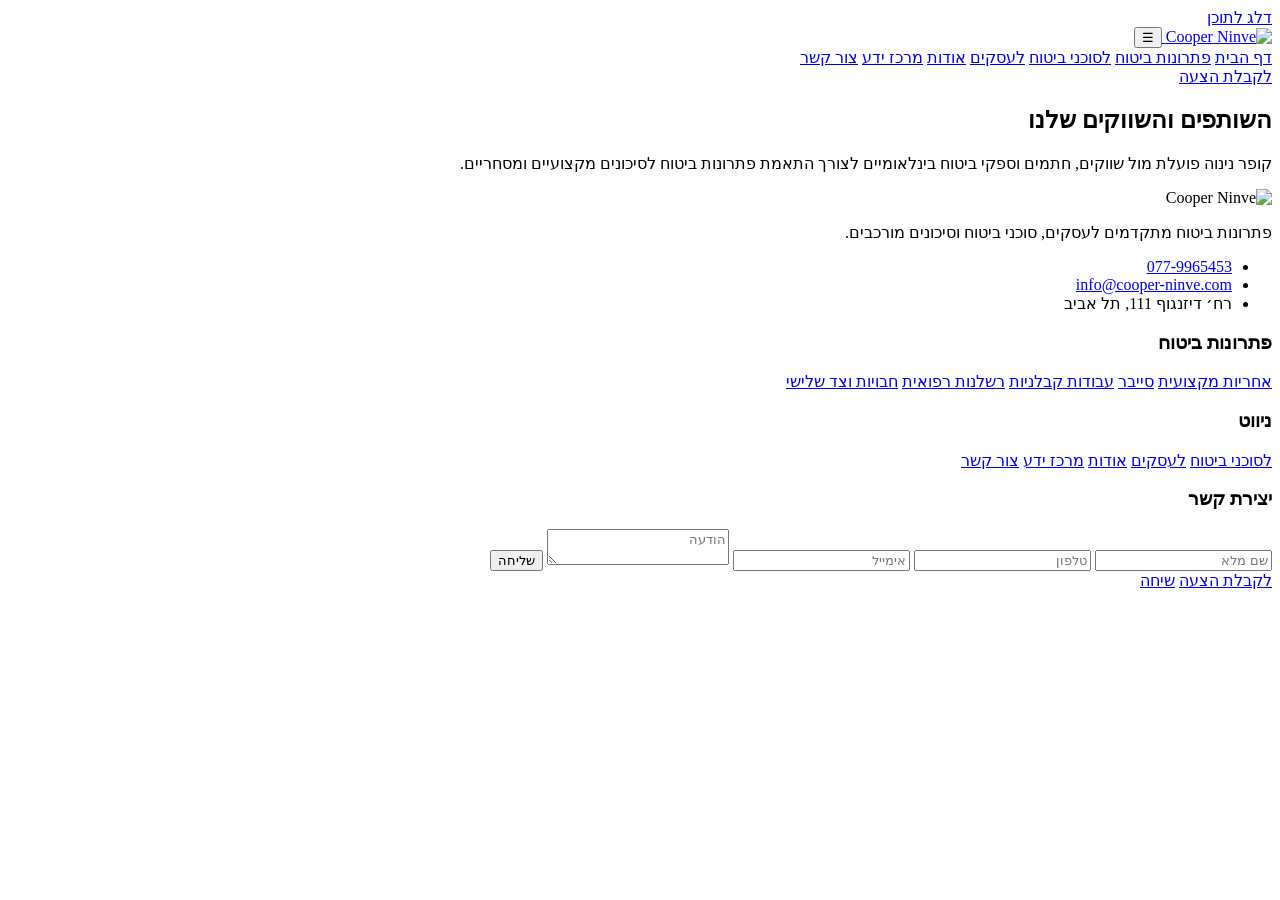
==== cooper-ninve-site/index.html @ ad43b1b5 "Add files via upload" ====
<!doctype html>
<html lang="he" dir="rtl">
  <head>
    <meta charset="UTF-8" />
    <meta name="viewport" content="width=device-width, initial-scale=1.0" />
    <meta name="description" content="קופר נינוה מספקת פתרונות ביטוח מתקדמים לעסקים, סוכני ביטוח וסיכונים מורכבים בתחומי אחריות מקצועית, סייבר, קבלנים וחבויות." />
    <meta name="robots" content="index, follow" />
    <title>קופר נינוה | פתרונות ביטוח לעסקים וסוכני ביטוח</title>
    <link rel="stylesheet" href="/styles.css" />
  </head>
  <body>
    <a class="skip-link" href="#main">דלג לתוכן</a>
    <header class="site-header" data-site-header>
      <div class="container header-inner">
        <a class="brand" href="/" aria-label="קופר נינוה - דף הבית">
          <img src="/assets/logo/cooper-ninve-lofo-white.png" alt="Cooper Ninve" />
        </a>
        <button class="menu-toggle" type="button" aria-expanded="false" aria-controls="main-nav" data-menu-toggle>☰</button>
        <nav id="main-nav" class="main-nav" data-main-nav aria-label="ניווט ראשי">
          <a href="/">דף הבית</a>
          <a href="/insurance-solutions">פתרונות ביטוח</a>
          <a href="/insurance-agents">לסוכני ביטוח</a>
          <a href="/business-insurance">לעסקים</a>
          <a href="/about-us">אודות</a>
          <a href="/knowledge-center">מרכז ידע</a>
          <a href="/contact-us">צור קשר</a>
        </nav>
        <a class="header-cta" href="/contact-us" data-track="click_quote_cta">לקבלת הצעה</a>
      </div>
    </header>

    <main id="main" data-app></main>

    <footer class="site-footer">
      <section class="partner-band" aria-labelledby="footer-partners-title">
        <div class="container">
          <h2 id="footer-partners-title">השותפים והשווקים שלנו</h2>
          <p>קופר נינוה פועלת מול שווקים, חתמים וספקי ביטוח בינלאומיים לצורך התאמת פתרונות ביטוח לסיכונים מקצועיים ומסחריים.</p>
          <div class="partner-logos" data-partner-logos></div>
        </div>
      </section>
      <div class="footer-main">
        <div class="container footer-grid">
          <section class="footer-contact">
            <img src="/assets/logo/cooper-ninve-lofo-white.png" alt="Cooper Ninve" />
            <p>פתרונות ביטוח מתקדמים לעסקים, סוכני ביטוח וסיכונים מורכבים.</p>
            <ul>
              <li><a href="tel:0779965453" data-track="click_phone">077-9965453</a></li>
              <li><a href="mailto:info@cooper-ninve.com" data-track="click_email">info@cooper-ninve.com</a></li>
              <li>רח׳ דיזנגוף 111, תל אביב</li>
            </ul>
          </section>
          <section>
            <h3>פתרונות ביטוח</h3>
            <a href="/professional-liability-insurance">אחריות מקצועית</a>
            <a href="/cyber-insurance">סייבר</a>
            <a href="/contractors-all-risks-insurance">עבודות קבלניות</a>
            <a href="/medical-malpractice-insurance">רשלנות רפואית</a>
            <a href="/liability-insurance">חבויות וצד שלישי</a>
          </section>
          <section>
            <h3>ניווט</h3>
            <a href="/insurance-agents">לסוכני ביטוח</a>
            <a href="/business-insurance">לעסקים</a>
            <a href="/about-us">אודות</a>
            <a href="/knowledge-center">מרכז ידע</a>
            <a href="/contact-us">צור קשר</a>
          </section>
          <section class="footer-form">
            <h3>יצירת קשר</h3>
            <form data-form="footer_contact">
              <input name="name" placeholder="שם מלא" autocomplete="name" />
              <input name="phone" placeholder="טלפון" autocomplete="tel" />
              <input name="email" placeholder="אימייל" autocomplete="email" />
              <textarea name="message" placeholder="הודעה"></textarea>
              <button class="btn btn-primary" type="submit" data-track="form_submit_general">שליחה</button>
            </form>
          </section>
        </div>
      </div>
    </footer>

    <div class="mobile-sticky">
      <a href="/contact-us" data-track="click_quote_cta">לקבלת הצעה</a>
      <a href="tel:0779965453" data-track="click_phone">שיחה</a>
    </div>

    <script src="/app.js"></script>
  </body>
</html>
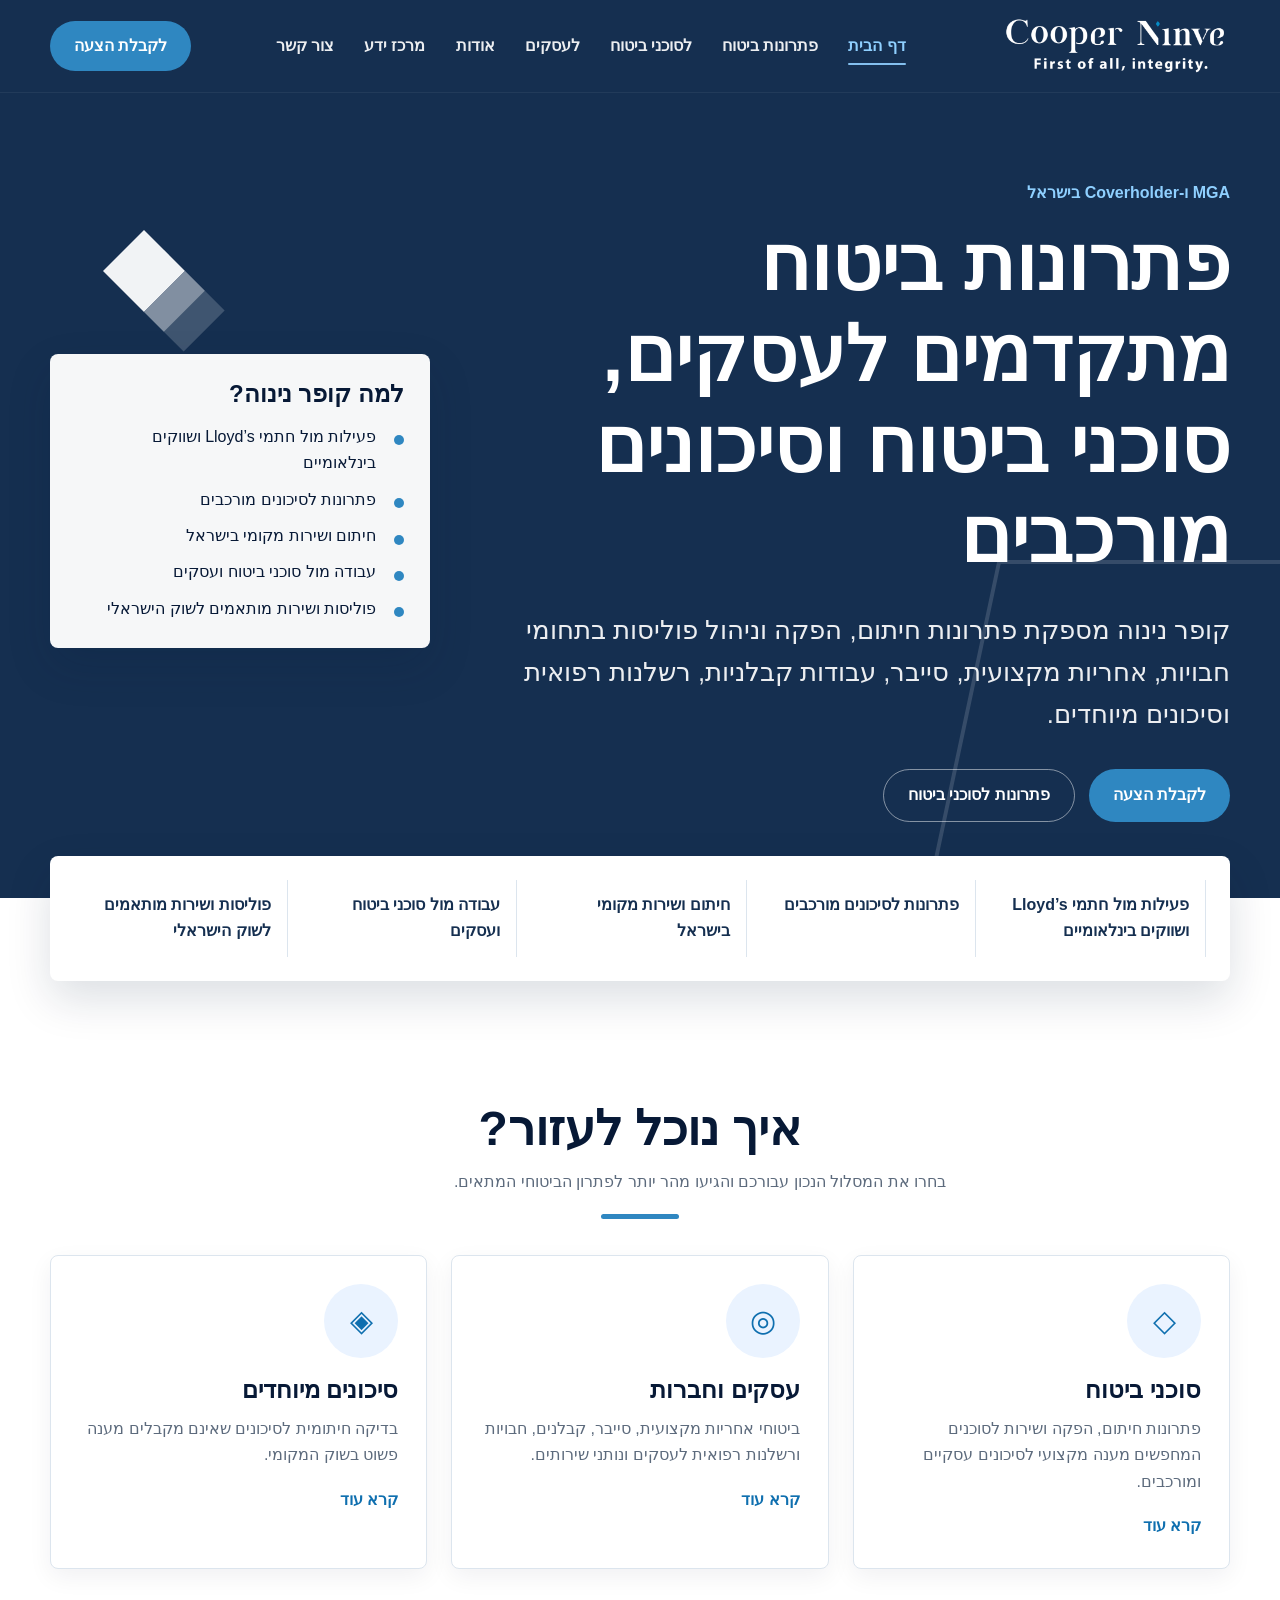
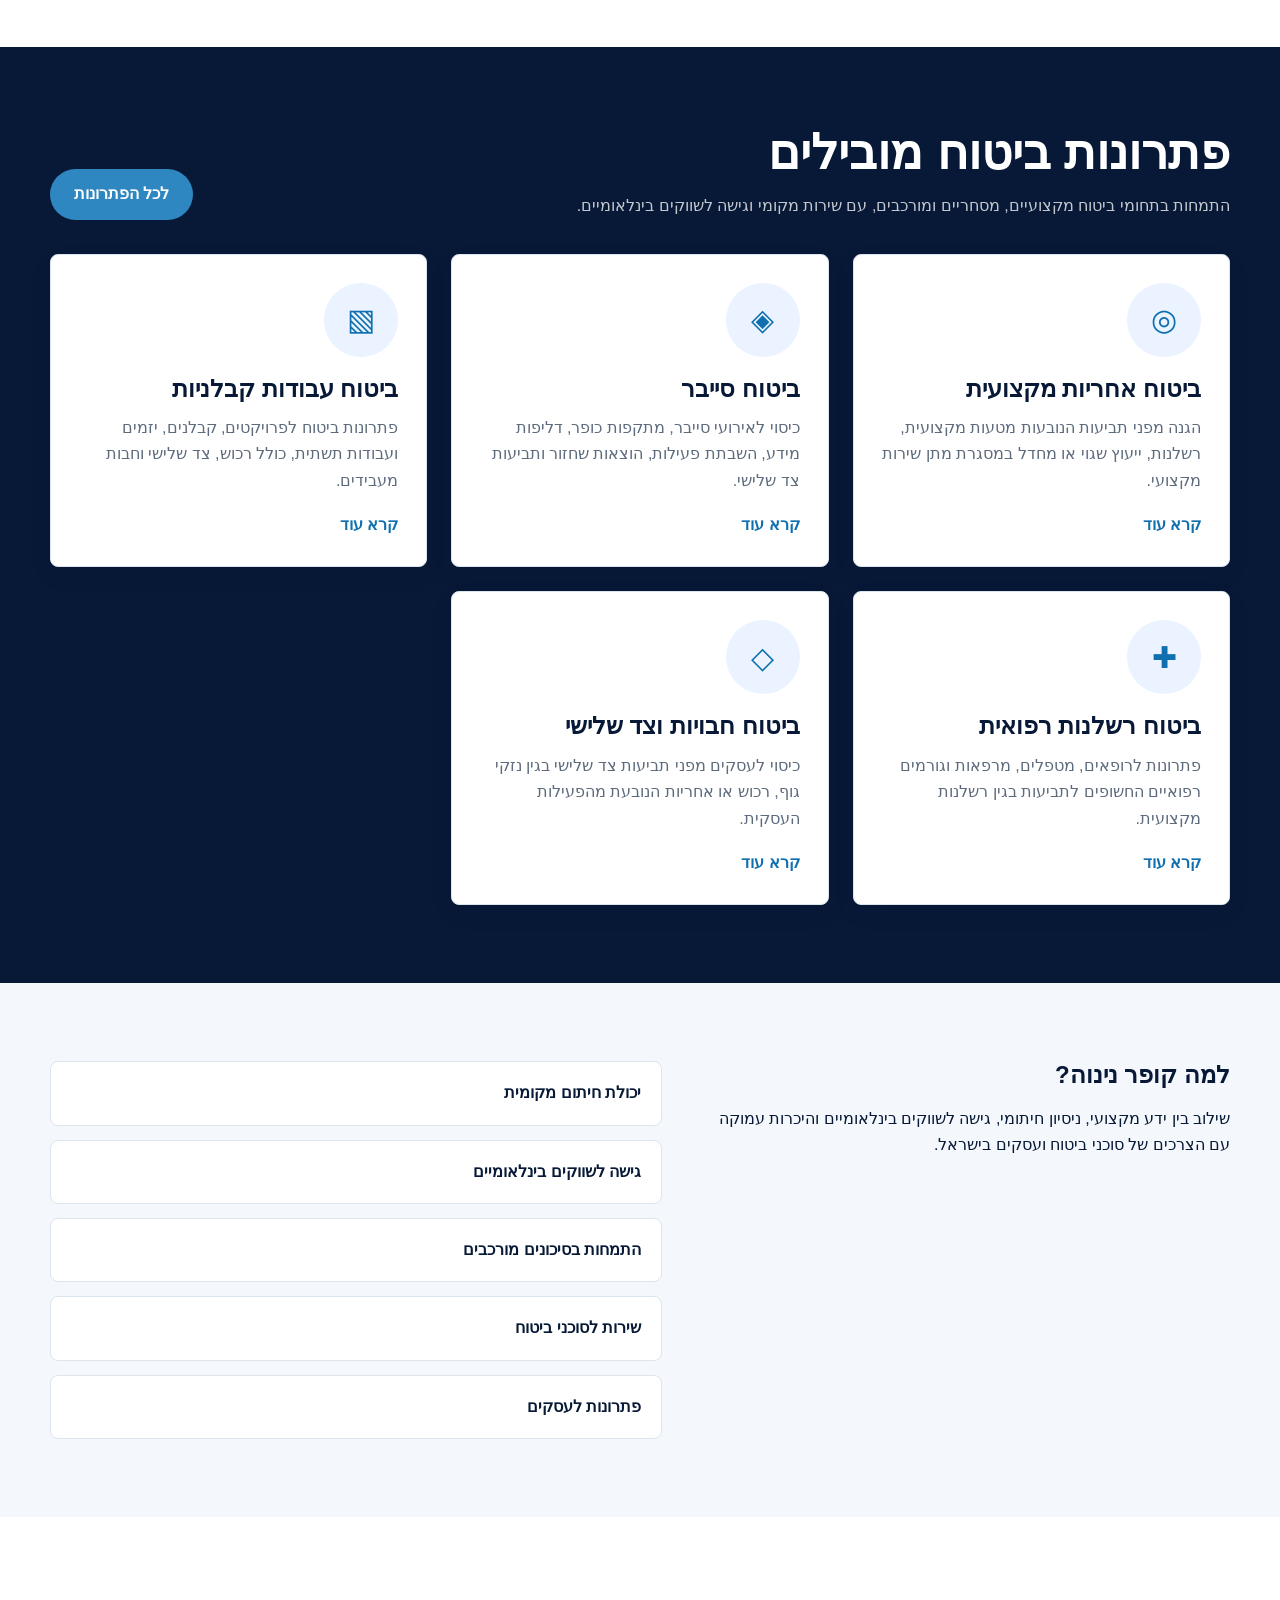
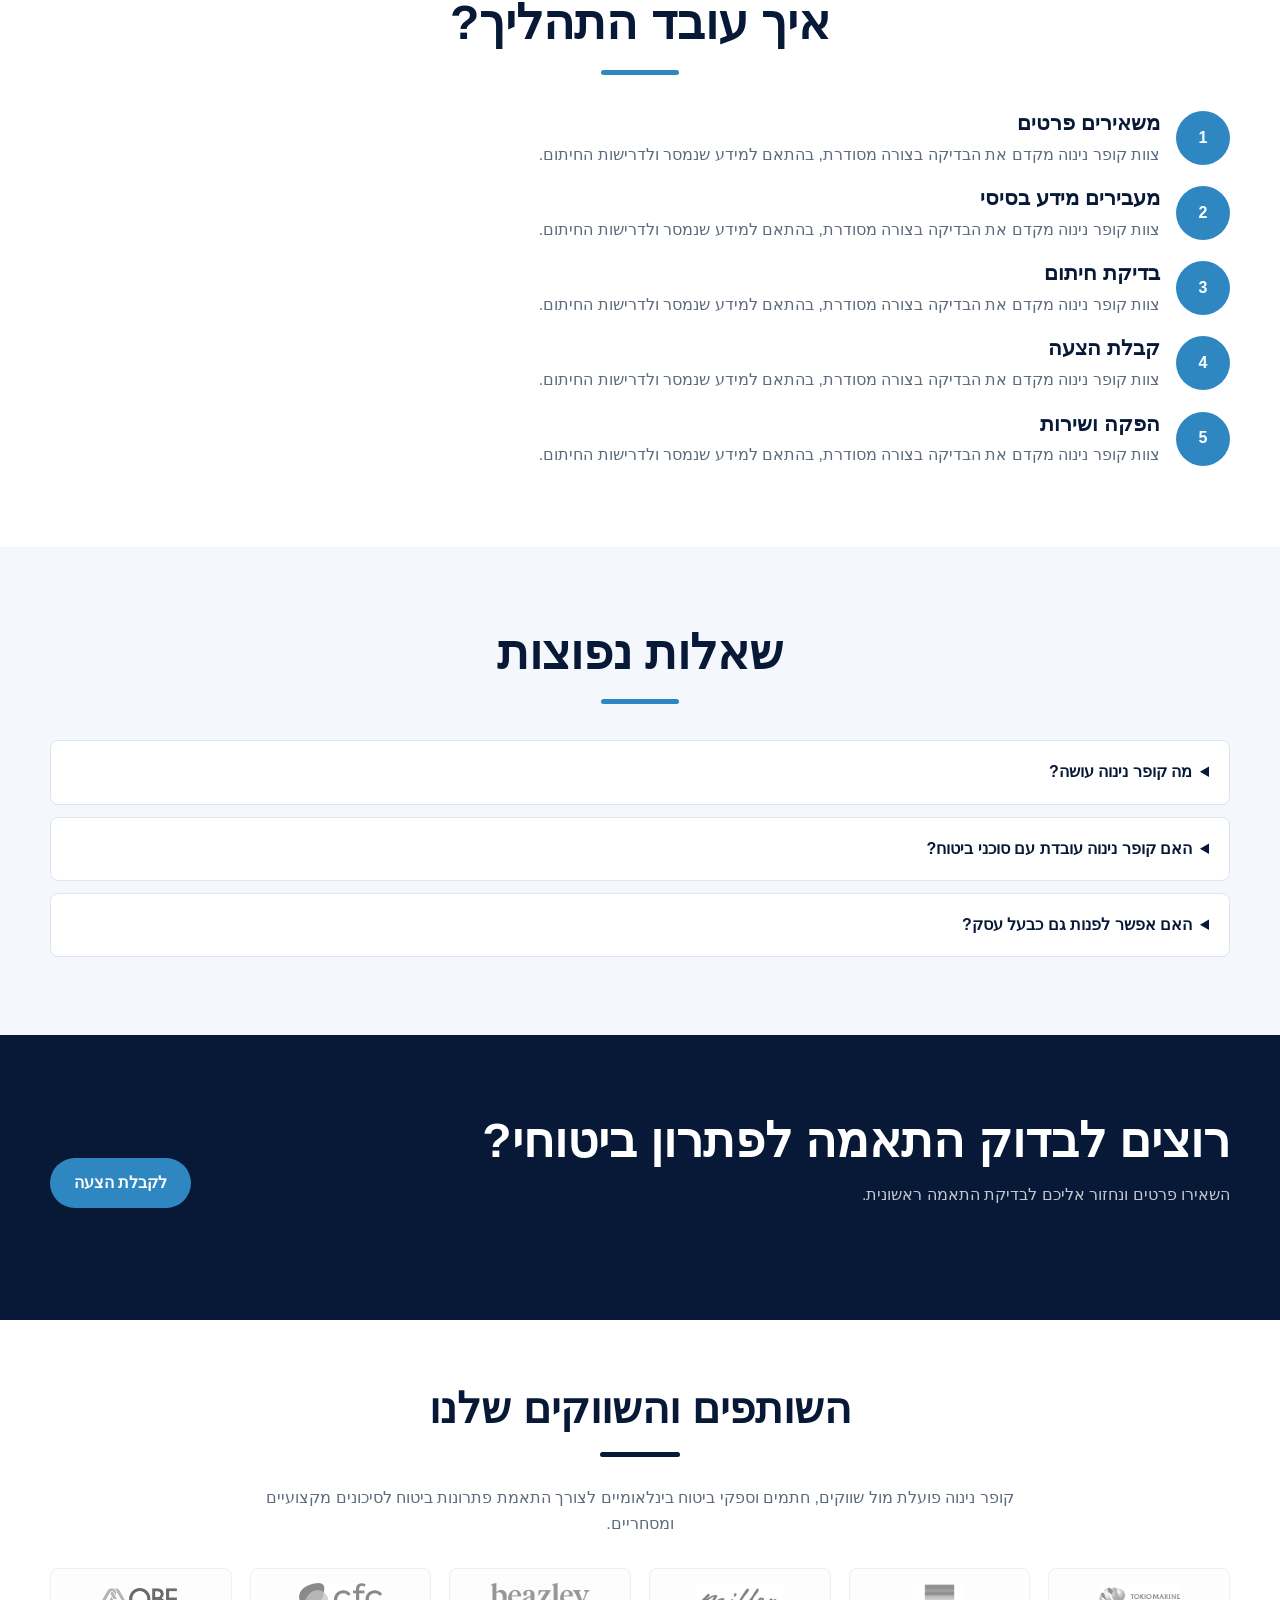
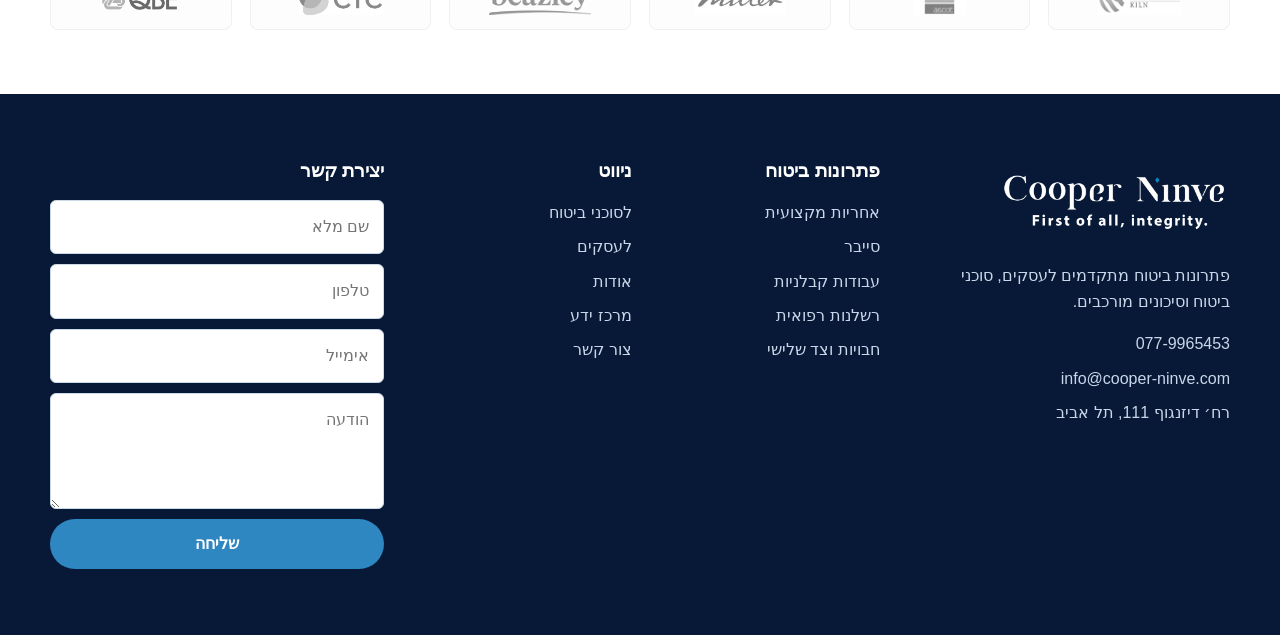
==== commit f55d0d32: "Fix production logo asset paths" ====
--- a/cooper-ninve-site/index.html
+++ b/cooper-ninve-site/index.html
@@ -6,6 +6,7 @@
     <meta name="description" content="קופר נינוה מספקת פתרונות ביטוח מתקדמים לעסקים, סוכני ביטוח וסיכונים מורכבים בתחומי אחריות מקצועית, סייבר, קבלנים וחבויות." />
     <meta name="robots" content="index, follow" />
     <title>קופר נינוה | פתרונות ביטוח לעסקים וסוכני ביטוח</title>
+    <link rel="preload" as="image" href="/assets/logo/cooper-ninve-logo-white.png" fetchpriority="high" />
     <link rel="stylesheet" href="/styles.css" />
   </head>
   <body>
@@ -13,7 +14,7 @@
     <header class="site-header" data-site-header>
       <div class="container header-inner">
         <a class="brand" href="/" aria-label="קופר נינוה - דף הבית">
-          <img src="/assets/logo/cooper-ninve-lofo-white.png" alt="Cooper Ninve" />
+          <img src="/assets/logo/cooper-ninve-logo-white.png" alt="Cooper Ninve" width="768" height="283" fetchpriority="high" decoding="sync" />
         </a>
         <button class="menu-toggle" type="button" aria-expanded="false" aria-controls="main-nav" data-menu-toggle>☰</button>
         <nav id="main-nav" class="main-nav" data-main-nav aria-label="ניווט ראשי">
@@ -42,7 +43,7 @@
       <div class="footer-main">
         <div class="container footer-grid">
           <section class="footer-contact">
-            <img src="/assets/logo/cooper-ninve-lofo-white.png" alt="Cooper Ninve" />
+            <img src="/assets/logo/cooper-ninve-logo-white.png" alt="Cooper Ninve" width="768" height="283" loading="lazy" decoding="async" />
             <p>פתרונות ביטוח מתקדמים לעסקים, סוכני ביטוח וסיכונים מורכבים.</p>
             <ul>
               <li><a href="tel:0779965453" data-track="click_phone">077-9965453</a></li>
@@ -85,6 +86,6 @@
       <a href="tel:0779965453" data-track="click_phone">שיחה</a>
     </div>
 
-    <script src="/app.js"></script>
+    <script src="/app.js" defer></script>
   </body>
 </html>
--- a/styles.css
+++ b/styles.css
@@ -0,0 +1,536 @@
+:root {
+  --navy: #071936;
+  --navy-2: #152f50;
+  --blue: #2f87c1;
+  --blue-2: #0f6faf;
+  --ink: #071936;
+  --muted: #5d6b7d;
+  --line: #dce5ee;
+  --soft: #f4f7fb;
+  --white: #fff;
+  --radius: 8px;
+  --shadow: 0 18px 45px rgba(7, 25, 54, 0.14);
+  --shadow-hover: 0 18px 42px rgba(7, 25, 54, 0.14);
+  --focus: #8fd0ff;
+  --ease: 200ms ease;
+}
+
+* { box-sizing: border-box; }
+html { scroll-behavior: smooth; }
+body {
+  margin: 0;
+  color: var(--ink);
+  background: var(--white);
+  font-family: Arial, "Helvetica Neue", sans-serif;
+  line-height: 1.65;
+  overflow-x: hidden;
+}
+main, .site-header, .site-footer, .hero, .section { max-width: 100vw; overflow-x: hidden; }
+a { color: inherit; text-decoration: none; }
+a, button, summary, .card-link, .mobile-sticky a { cursor: pointer; }
+img { max-width: 100%; display: block; }
+button, input, select, textarea { font: inherit; }
+button, a, summary, input, select, textarea {
+  transition: color var(--ease), background-color var(--ease), border-color var(--ease), box-shadow var(--ease), transform var(--ease), opacity var(--ease), filter var(--ease);
+}
+a:focus-visible,
+button:focus-visible,
+summary:focus-visible,
+input:focus-visible,
+select:focus-visible,
+textarea:focus-visible {
+  outline: 3px solid var(--focus);
+  outline-offset: 3px;
+  box-shadow: 0 0 0 5px rgba(47, 135, 193, .22);
+}
+button:disabled {
+  cursor: not-allowed;
+  opacity: .72;
+  transform: none;
+}
+.container { width: min(1180px, calc(100% - 40px)); margin-inline: auto; }
+.skip-link {
+  position: absolute;
+  inset-block-start: -48px;
+  inset-inline-start: 20px;
+  background: var(--blue);
+  color: white;
+  padding: 10px 14px;
+  z-index: 20;
+}
+.skip-link:focus { inset-block-start: 10px; }
+
+.site-header {
+  position: sticky;
+  top: 0;
+  z-index: 10;
+  background: var(--navy-2);
+  color: white;
+  box-shadow: 0 1px 0 rgba(255,255,255,.06);
+}
+.header-inner {
+  min-height: 92px;
+  display: grid;
+  grid-template-columns: 240px 1fr auto;
+  gap: 28px;
+  align-items: center;
+}
+.brand img { width: 228px; height: auto; aspect-ratio: 768 / 283; }
+.brand:hover { opacity: .86; }
+.main-nav {
+  display: flex;
+  gap: 30px;
+  align-items: center;
+  justify-content: center;
+  font-weight: 700;
+}
+.main-nav a {
+  position: relative;
+  opacity: .92;
+  border-radius: 6px;
+  padding-block: 6px;
+}
+.main-nav a::after {
+  content: "";
+  position: absolute;
+  inset-inline: 0;
+  inset-block-end: 0;
+  height: 2px;
+  background: currentColor;
+  border-radius: 999px;
+  opacity: 0;
+  transform: scaleX(.4);
+  transition: opacity var(--ease), transform var(--ease);
+}
+.main-nav a:hover,
+.main-nav a.active {
+  color: var(--focus);
+  opacity: 1;
+}
+.main-nav a:hover::after,
+.main-nav a.active::after {
+  opacity: .9;
+  transform: scaleX(1);
+}
+.header-cta, .btn {
+  border: 0;
+  border-radius: 999px;
+  padding: 12px 24px;
+  min-height: 48px;
+  display: inline-flex;
+  align-items: center;
+  justify-content: center;
+  gap: 8px;
+  font-weight: 800;
+  cursor: pointer;
+}
+.header-cta, .btn-primary { background: var(--blue); color: white; }
+.header-cta:hover, .btn-primary:hover { background: var(--blue-2); transform: translateY(-1px); box-shadow: 0 10px 22px rgba(7,25,54,.16); }
+.btn-secondary { color: white; border: 1px solid rgba(255,255,255,.48); background: transparent; }
+.btn-secondary:hover { background: white; border-color: white; color: var(--navy); transform: translateY(-1px); }
+.btn-outline { color: var(--blue-2); border: 2px solid var(--blue); background: white; }
+.btn-outline:hover { background: var(--blue-2); border-color: var(--blue-2); color: white; transform: translateY(-1px); }
+.menu-toggle { display: none; background: transparent; color: white; border: 0; font-size: 28px; }
+.menu-toggle:hover { color: #8fd0ff; }
+
+.hero {
+  background: var(--navy-2);
+  color: white;
+  position: relative;
+  overflow: hidden;
+}
+.hero::before {
+  content: "";
+  position: absolute;
+  inset-inline-start: -100px;
+  inset-block-end: -90px;
+  width: 420px;
+  height: 420px;
+  border: 4px solid rgba(255,255,255,.14);
+  transform: skewX(-12deg);
+}
+.hero::after {
+  content: "";
+  position: absolute;
+  inset-inline-end: 9%;
+  inset-block-start: 150px;
+  width: 58px;
+  height: 58px;
+  background: rgba(255,255,255,.94);
+  transform: rotate(45deg);
+  box-shadow: 28px 0 0 rgba(255,255,255,.34), 56px 0 0 rgba(255,255,255,.18);
+}
+.hero-inner {
+  min-height: 610px;
+  padding: 88px 0 76px;
+  position: relative;
+  z-index: 1;
+  display: grid;
+  grid-template-columns: minmax(0, 1fr) 380px;
+  gap: 52px;
+  align-items: center;
+}
+.hero-inner > * { min-width: 0; }
+.eyebrow {
+  color: #8fd0ff;
+  font-weight: 800;
+  margin: 0 0 12px;
+}
+h1, h2, h3 { line-height: 1.18; margin: 0; }
+h1 { font-size: clamp(42px, 6vw, 82px); max-width: 920px; letter-spacing: 0; }
+.hero p.lead {
+  font-size: clamp(20px, 2vw, 28px);
+  max-width: 820px;
+  color: rgba(255,255,255,.92);
+  margin: 28px 0 0;
+}
+.hero-actions { display: flex; gap: 14px; flex-wrap: wrap; margin-top: 34px; }
+.hero-card {
+  background: rgba(255,255,255,.96);
+  color: var(--ink);
+  border-radius: var(--radius);
+  padding: 26px;
+  box-shadow: var(--shadow);
+}
+.hero-card h2 { font-size: 24px; margin-bottom: 16px; }
+.hero-card ul { margin: 0; padding: 0; list-style: none; display: grid; gap: 10px; }
+.hero-card li { padding-inline-start: 28px; position: relative; }
+.hero-card li::before {
+  content: "";
+  position: absolute;
+  inset-inline-start: 0;
+  top: .72em;
+  width: 10px;
+  height: 10px;
+  border-radius: 50%;
+  background: var(--blue);
+}
+
+.section { padding: 78px 0; }
+.section-soft { background: var(--soft); }
+.section-navy { background: var(--navy); color: white; }
+.section-header {
+  display: flex;
+  align-items: end;
+  justify-content: space-between;
+  gap: 28px;
+  margin-bottom: 34px;
+}
+.section-header h2, .center-title h2 { font-size: clamp(30px, 4vw, 48px); }
+.section-header p, .center-title p { color: var(--muted); max-width: 740px; margin: 12px 0 0; }
+.section-navy .section-header p, .section-navy .center-title p { color: rgba(255,255,255,.76); }
+.center-title { text-align: center; max-width: 860px; margin: 0 auto 36px; }
+.center-title::after {
+  content: "";
+  display: block;
+  width: 78px;
+  height: 5px;
+  border-radius: 999px;
+  background: var(--blue);
+  margin: 18px auto 0;
+}
+
+.grid { display: grid; gap: 24px; }
+.grid-2 { grid-template-columns: repeat(2, minmax(0, 1fr)); }
+.grid-3 { grid-template-columns: repeat(3, minmax(0, 1fr)); }
+.grid-4 { grid-template-columns: repeat(4, minmax(0, 1fr)); }
+.card {
+  background: white;
+  border: 1px solid var(--line);
+  border-radius: var(--radius);
+  padding: 28px;
+  min-height: 100%;
+  box-shadow: 0 8px 24px rgba(7,25,54,.06);
+  transition: border-color var(--ease), box-shadow var(--ease), transform var(--ease);
+}
+.card:hover {
+  border-color: rgba(47, 135, 193, .24);
+  box-shadow: 0 14px 34px rgba(7,25,54,.1);
+  transform: translateY(-2px);
+}
+.section-navy .card { color: var(--ink); }
+.card h3 { font-size: 24px; margin-bottom: 12px; }
+.card p { color: var(--muted); margin: 0 0 18px; }
+.card a, .card-cta { color: var(--blue-2); font-weight: 800; }
+.card-link { display: block; }
+.card-link:hover {
+  border-color: rgba(47, 135, 193, .35);
+  box-shadow: var(--shadow-hover);
+  transform: translateY(-2px);
+}
+.card-link:hover .card-cta { color: var(--navy); }
+.card-link:focus-visible { transform: translateY(-2px); }
+.icon-circle {
+  width: 74px;
+  height: 74px;
+  border-radius: 50%;
+  display: grid;
+  place-items: center;
+  background: #eaf3ff;
+  color: var(--blue-2);
+  font-size: 30px;
+  margin-bottom: 18px;
+}
+
+.trust-strip {
+  background: white;
+  box-shadow: var(--shadow);
+  transform: translateY(-42px);
+  position: relative;
+  z-index: 2;
+  border-radius: var(--radius);
+  padding: 24px;
+  display: grid;
+  grid-template-columns: repeat(5, minmax(0, 1fr));
+  gap: 16px;
+}
+.trust-strip span {
+  border-inline-start: 1px solid var(--line);
+  padding: 12px 16px;
+  font-weight: 800;
+  color: var(--navy-2);
+  transition: color var(--ease), background-color var(--ease);
+}
+.trust-strip span:hover { color: var(--blue-2); background: rgba(47,135,193,.04); }
+
+.split-band {
+  display: grid;
+  grid-template-columns: .92fr 1.08fr;
+  gap: 46px;
+  align-items: start;
+}
+.feature-list { display: grid; gap: 14px; margin: 0; padding: 0; list-style: none; }
+.feature-list li {
+  background: white;
+  border: 1px solid var(--line);
+  border-radius: var(--radius);
+  padding: 18px 20px;
+  font-weight: 700;
+  transition: border-color var(--ease), box-shadow var(--ease), transform var(--ease);
+}
+.feature-list li:hover {
+  border-color: rgba(47, 135, 193, .3);
+  box-shadow: 0 10px 24px rgba(7,25,54,.08);
+  transform: translateY(-1px);
+}
+.section-navy .feature-list li { background: rgba(255,255,255,.06); border-color: rgba(255,255,255,.14); }
+
+.steps { counter-reset: step; display: grid; gap: 18px; }
+.step {
+  counter-increment: step;
+  display: grid;
+  grid-template-columns: 54px 1fr;
+  gap: 16px;
+  align-items: start;
+}
+.step::before {
+  content: counter(step);
+  width: 54px;
+  height: 54px;
+  border-radius: 50%;
+  background: var(--blue);
+  color: white;
+  display: grid;
+  place-items: center;
+  font-weight: 900;
+}
+.step h3 { font-size: 21px; }
+.step p { margin: 6px 0 0; color: var(--muted); }
+
+.form-panel {
+  background: white;
+  border: 1px solid var(--line);
+  border-radius: var(--radius);
+  padding: 30px;
+  box-shadow: var(--shadow);
+}
+.form-grid {
+  display: grid;
+  grid-template-columns: repeat(2, minmax(0, 1fr));
+  gap: 14px;
+}
+.form-grid .full { grid-column: 1 / -1; }
+input, select, textarea {
+  width: 100%;
+  border: 1px solid #cbd8e5;
+  border-radius: 6px;
+  padding: 13px 14px;
+  background: white;
+  color: var(--ink);
+  text-align: right;
+  caret-color: var(--blue-2);
+}
+label span {
+  display: block;
+  margin-bottom: 6px;
+  color: var(--navy-2);
+  font-size: 14px;
+  font-weight: 800;
+}
+input:hover, select:hover, textarea:hover { border-color: #9fb5cb; background: #fbfdff; }
+input:focus-visible, select:focus-visible, textarea:focus-visible {
+  border-color: var(--blue);
+  background: white;
+}
+textarea { min-height: 116px; resize: vertical; }
+.form-note { color: var(--muted); font-size: 14px; margin: 10px 0 0; }
+
+.faq { display: grid; gap: 12px; }
+details {
+  background: white;
+  border: 1px solid var(--line);
+  border-radius: var(--radius);
+  padding: 18px 20px;
+}
+summary { cursor: pointer; font-weight: 800; border-radius: 6px; }
+details:hover { box-shadow: 0 12px 28px rgba(7,25,54,.08); }
+details p { margin: 12px 0 0; color: var(--muted); }
+
+.breadcrumb {
+  background: #eef4fa;
+  padding: 14px 0;
+  color: var(--muted);
+  font-size: 14px;
+}
+.breadcrumb a { color: var(--blue-2); font-weight: 700; }
+.breadcrumb a:hover, .knowledge-list a:hover, .card a:hover { color: var(--navy); }
+
+.partner-band { background: white; padding: 64px 0; text-align: center; color: var(--ink); }
+.partner-band h2 { font-size: clamp(30px, 4vw, 42px); }
+.partner-band h2::after {
+  content: "";
+  display: block;
+  width: 80px;
+  height: 5px;
+  border-radius: 999px;
+  background: var(--navy);
+  margin: 18px auto 28px;
+}
+.partner-band p { max-width: 760px; margin: 0 auto 30px; color: var(--muted); }
+.partner-logos {
+  display: grid;
+  grid-template-columns: repeat(6, minmax(0, 1fr));
+  gap: 18px;
+  align-items: center;
+}
+.partner-logos img {
+  width: 100%;
+  height: 62px;
+  object-fit: contain;
+  filter: grayscale(1);
+  opacity: .58;
+  aspect-ratio: var(--logo-ratio, 3 / 1);
+  border: 1px solid rgba(220,229,238,.9);
+  border-radius: var(--radius);
+  background: #fbfdff;
+  padding: 14px 16px;
+  transition: opacity var(--ease), filter var(--ease), border-color var(--ease), box-shadow var(--ease), transform var(--ease);
+}
+.partner-logos img:hover {
+  opacity: .82;
+  filter: grayscale(.35);
+  border-color: rgba(47,135,193,.22);
+  box-shadow: 0 10px 24px rgba(7,25,54,.06);
+  transform: translateY(-1px);
+}
+
+.site-footer { background: var(--navy); color: white; }
+.footer-main { padding: 66px 0; }
+.footer-grid { display: grid; grid-template-columns: 1.2fr .8fr .8fr 1.3fr; gap: 42px; }
+.footer-grid h3 { margin-bottom: 18px; }
+.footer-grid a { display: block; color: #c8d8ea; margin: 8px 0; }
+.footer-grid a:hover { color: white; transform: translateX(-2px); }
+.footer-contact img { width: 230px; height: auto; aspect-ratio: 768 / 283; margin-bottom: 18px; }
+.footer-contact p, .footer-contact li { color: #c8d8ea; }
+.footer-contact ul { list-style: none; margin: 0; padding: 0; }
+.footer-form form { display: grid; gap: 10px; }
+
+.lp .hero-inner {
+  grid-template-columns: minmax(0, .95fr) minmax(320px, 440px);
+  min-height: 660px;
+  align-items: center;
+}
+.lp .site-mininav { display: none; }
+.landing-form { align-self: center; }
+.landing-form h2 { font-size: 28px; margin-bottom: 8px; }
+
+.knowledge-list article {
+  border-bottom: 1px solid var(--line);
+  padding: 22px 0;
+}
+.knowledge-list h3 { margin-bottom: 8px; }
+
+.mobile-sticky { display: none; }
+
+@media (max-width: 980px) {
+  .header-inner { grid-template-columns: 190px auto auto; min-height: 78px; }
+  .brand img { width: 180px; }
+  .menu-toggle { display: block; }
+  .main-nav {
+    position: absolute;
+    inset: 78px 0 auto 0;
+    background: var(--navy);
+    display: none;
+    padding: 20px;
+    flex-direction: column;
+    align-items: stretch;
+  }
+  .main-nav a { padding: 12px 8px; }
+  .main-nav.open { display: flex; }
+  .header-cta { display: none; }
+  .hero-inner, .lp .hero-inner, .split-band { grid-template-columns: 1fr; }
+  .hero-inner { min-height: auto; padding: 64px 0 58px; }
+  .hero-card { max-width: 560px; }
+  .trust-strip { transform: none; margin-top: 0; grid-template-columns: 1fr 1fr; }
+  .grid-3, .grid-4 { grid-template-columns: repeat(2, minmax(0, 1fr)); }
+  .footer-grid { grid-template-columns: 1fr 1fr; }
+  .partner-logos { grid-template-columns: repeat(3, minmax(0, 1fr)); }
+}
+
+@media (max-width: 640px) {
+  .container { width: calc(100vw - 28px); max-width: calc(100vw - 28px); }
+  .header-inner { grid-template-columns: 1fr auto; gap: 12px; min-height: 76px; }
+  .brand { justify-self: end; }
+  .brand img { width: 136px; }
+  .menu-toggle { justify-self: start; grid-column: 2; grid-row: 1; }
+  .brand { grid-column: 1; grid-row: 1; }
+  h1 {
+    font-size: 24px;
+    max-width: 330px;
+    margin-inline: auto;
+    white-space: normal;
+    overflow-wrap: anywhere;
+  }
+  .hero-inner { text-align: center; padding: 52px 0 42px; }
+  .hero p.lead { font-size: 15px; max-width: 300px; margin-inline: auto; }
+  .hero-actions { justify-content: center; }
+  .btn { padding: 11px 16px; min-height: 44px; font-size: 14px; }
+  .hero-card { width: min(100%, 300px); max-width: 100%; justify-self: center; padding: 22px 18px; text-align: right; }
+  .hero-card h2 { font-size: 21px; }
+  .hero::after { opacity: .22; inset-inline-end: 22px; }
+  .section { padding: 54px 0; }
+  .section-header { display: block; }
+  .grid-2, .grid-3, .grid-4, .trust-strip, .form-grid, .footer-grid { grid-template-columns: 1fr; }
+  .card { padding: 22px; }
+  .partner-logos { grid-template-columns: repeat(2, minmax(0, 1fr)); gap: 12px; }
+  .partner-logos img { height: 58px; padding: 12px; }
+  .footer-main { padding-bottom: 96px; }
+  .mobile-sticky {
+    position: fixed;
+    inset-inline: 0;
+    inset-block-end: 0;
+    display: grid;
+    grid-template-columns: 1fr 1fr;
+    z-index: 12;
+    box-shadow: 0 -10px 28px rgba(7,25,54,.18);
+  }
+  .mobile-sticky a {
+    background: var(--blue);
+    color: white;
+    padding: 14px;
+    text-align: center;
+    font-weight: 900;
+  }
+  .mobile-sticky a + a { background: var(--navy-2); }
+  .mobile-sticky a:hover { filter: brightness(.9); }
+}
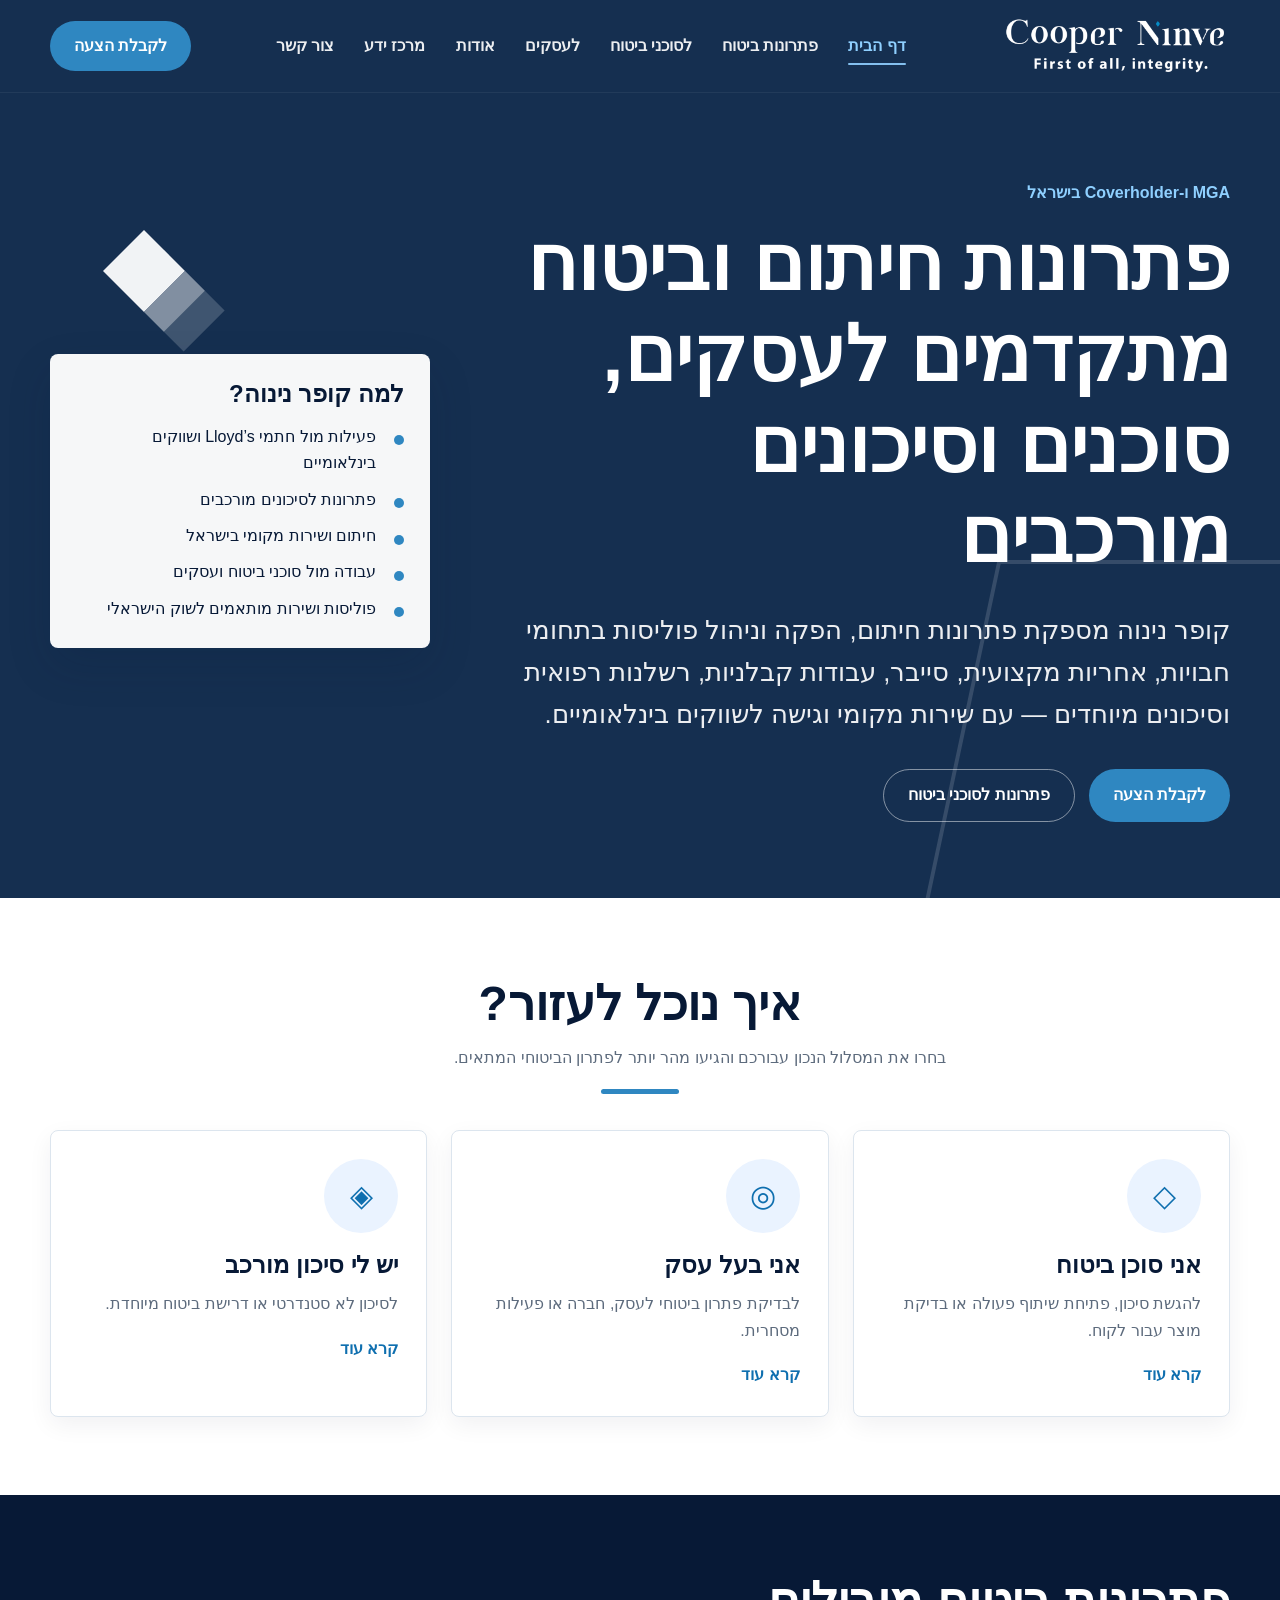
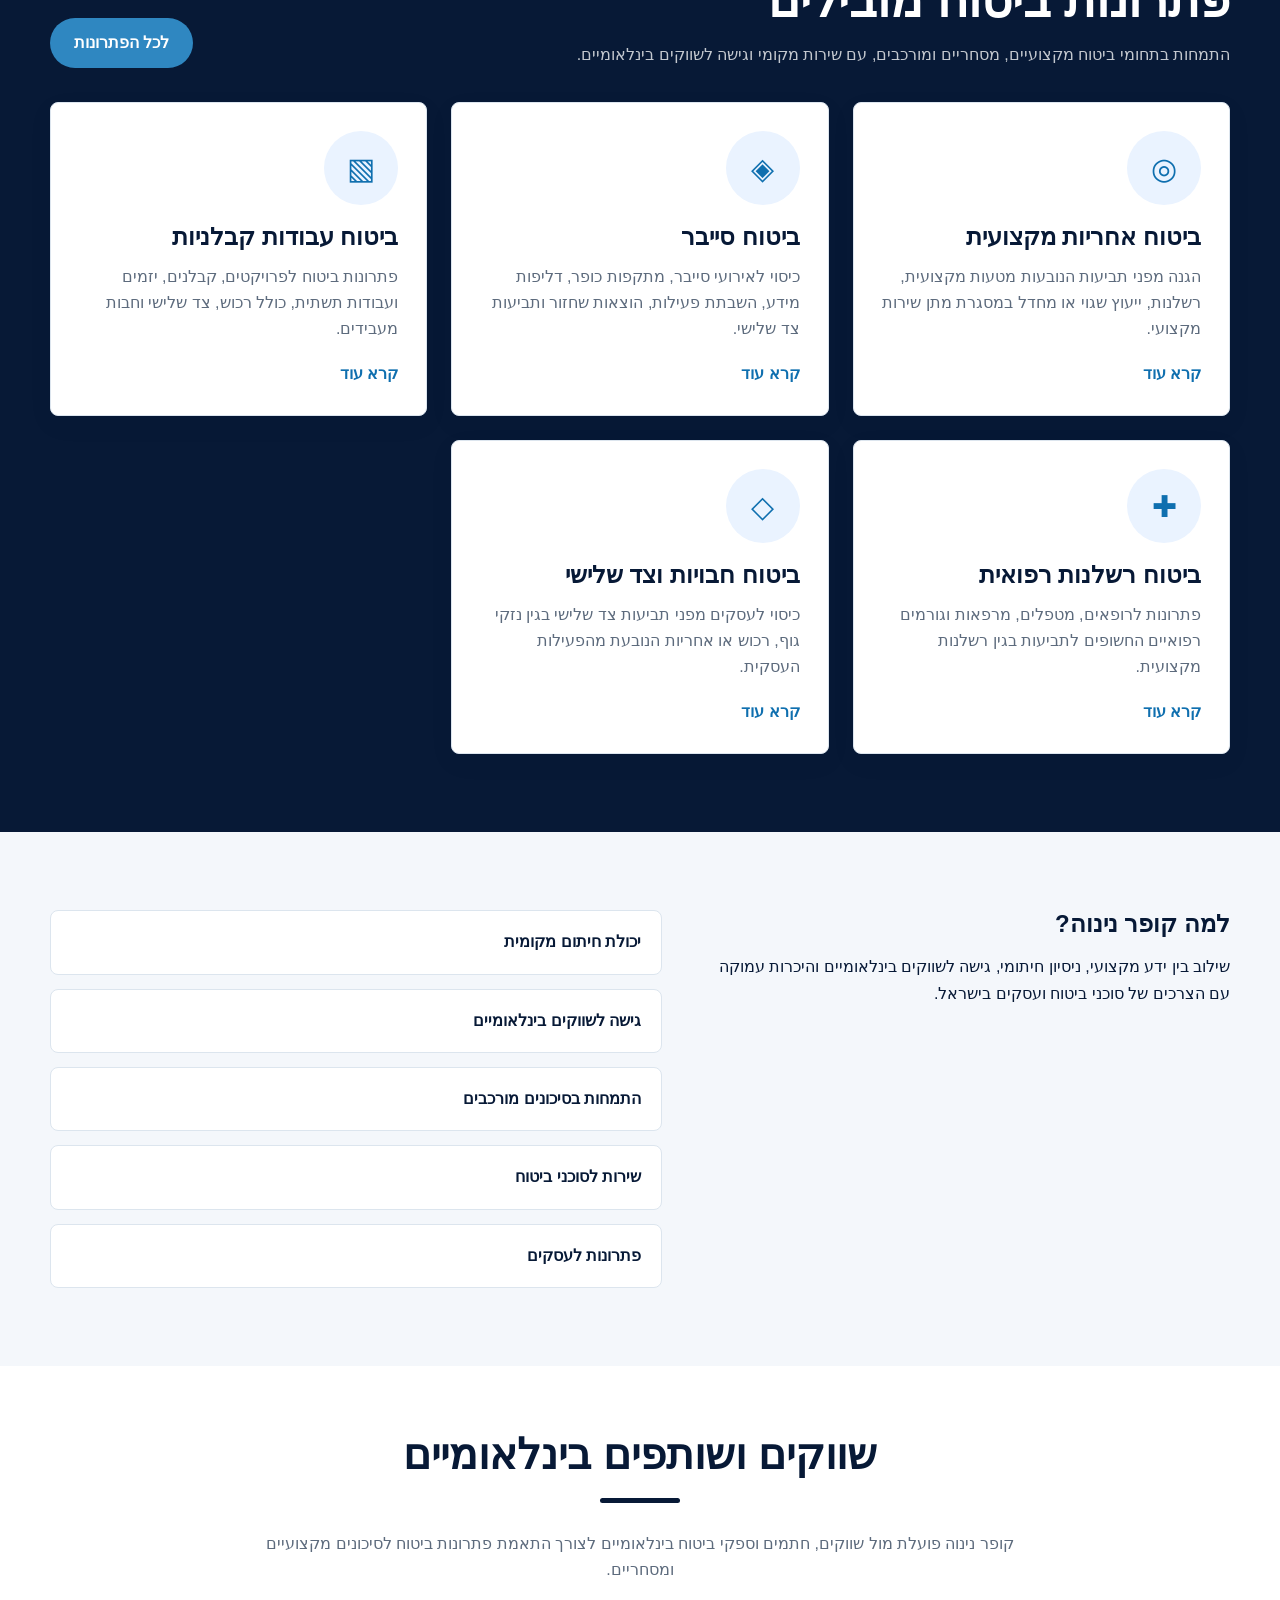
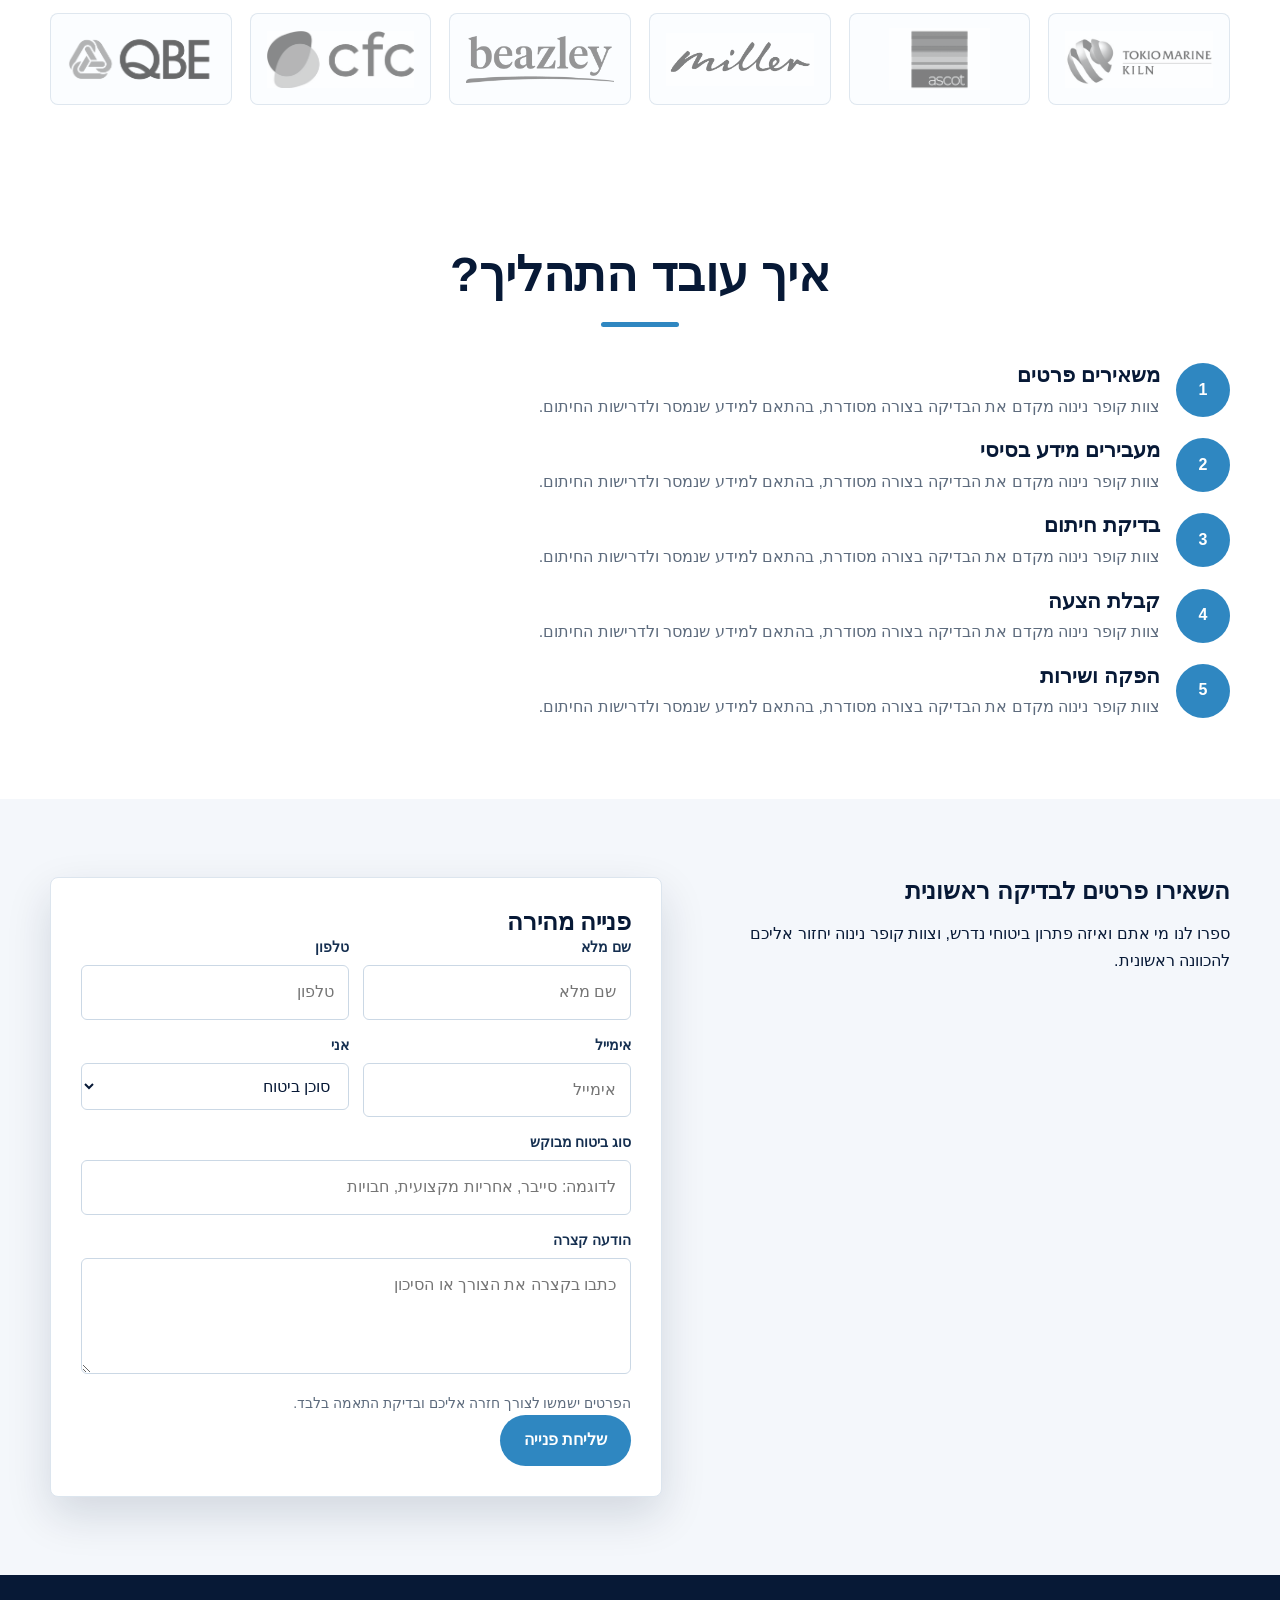
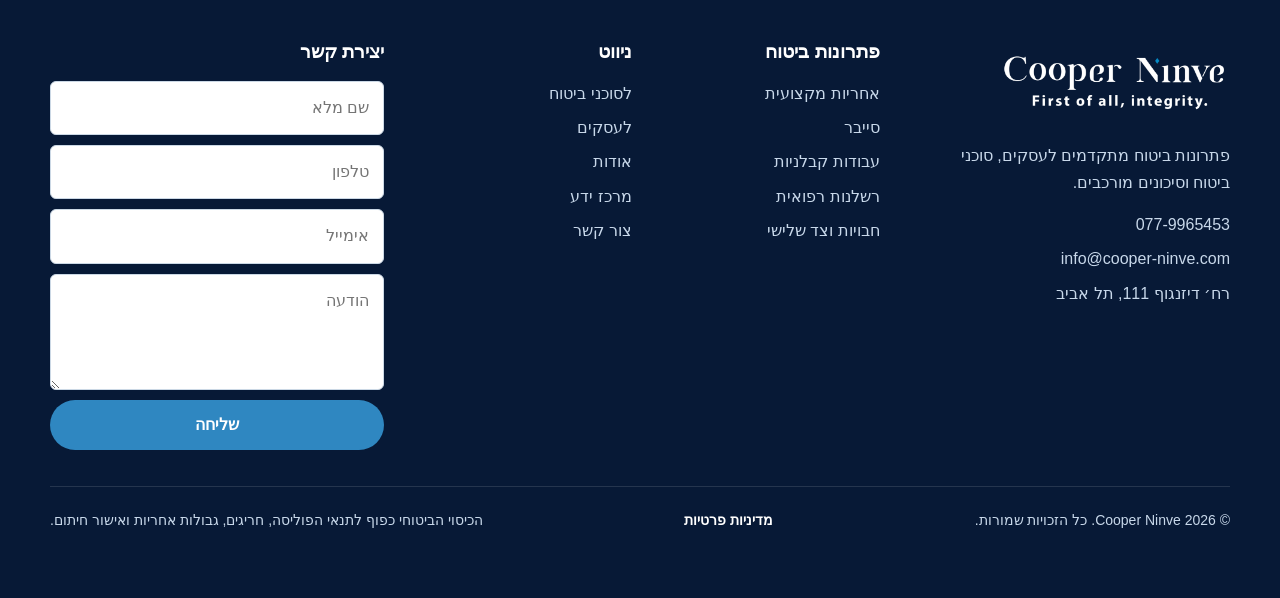
==== commit 3ca41bc0: "Reorder homepage and add lead form" ====
--- a/cooper-ninve-site/index.html
+++ b/cooper-ninve-site/index.html
@@ -33,13 +33,6 @@
     <main id="main" data-app></main>
 
     <footer class="site-footer">
-      <section class="partner-band" aria-labelledby="footer-partners-title">
-        <div class="container">
-          <h2 id="footer-partners-title">השותפים והשווקים שלנו</h2>
-          <p>קופר נינוה פועלת מול שווקים, חתמים וספקי ביטוח בינלאומיים לצורך התאמת פתרונות ביטוח לסיכונים מקצועיים ומסחריים.</p>
-          <div class="partner-logos" data-partner-logos></div>
-        </div>
-      </section>
       <div class="footer-main">
         <div class="container footer-grid">
           <section class="footer-contact">
@@ -78,6 +71,11 @@
             </form>
           </section>
         </div>
+        <div class="container footer-bottom">
+          <p>© 2026 Cooper Ninve. כל הזכויות שמורות.</p>
+          <a href="/privacy-policy">מדיניות פרטיות</a>
+          <p>הכיסוי הביטוחי כפוף לתנאי הפוליסה, חריגים, גבולות אחריות ואישור חיתום.</p>
+        </div>
       </div>
     </footer>
 
--- a/styles.css
+++ b/styles.css
@@ -240,6 +240,7 @@
   border-radius: var(--radius);
   padding: 28px;
   min-height: 100%;
+  min-width: 0;
   box-shadow: 0 8px 24px rgba(7,25,54,.06);
   transition: border-color var(--ease), box-shadow var(--ease), transform var(--ease);
 }
@@ -251,6 +252,7 @@
 .section-navy .card { color: var(--ink); }
 .card h3 { font-size: 24px; margin-bottom: 12px; }
 .card p { color: var(--muted); margin: 0 0 18px; }
+.card h3, .card p { overflow-wrap: anywhere; }
 .card a, .card-cta { color: var(--blue-2); font-weight: 800; }
 .card-link { display: block; }
 .card-link:hover {
@@ -360,6 +362,7 @@
   text-align: right;
   caret-color: var(--blue-2);
 }
+select { cursor: pointer; }
 label span {
   display: block;
   margin-bottom: 6px;
@@ -413,6 +416,21 @@
   gap: 18px;
   align-items: center;
 }
+.partner-logo-card {
+  min-height: 62px;
+  display: grid;
+  place-items: center;
+  border: 1px solid rgba(220,229,238,.9);
+  border-radius: var(--radius);
+  background: #fbfdff;
+  padding: 14px 16px;
+  transition: opacity var(--ease), border-color var(--ease), box-shadow var(--ease), transform var(--ease);
+}
+.partner-logo-card:hover {
+  border-color: rgba(47,135,193,.22);
+  box-shadow: 0 10px 24px rgba(7,25,54,.06);
+  transform: translateY(-1px);
+}
 .partner-logos img {
   width: 100%;
   height: 62px;
@@ -420,18 +438,16 @@
   filter: grayscale(1);
   opacity: .58;
   aspect-ratio: var(--logo-ratio, 3 / 1);
-  border: 1px solid rgba(220,229,238,.9);
-  border-radius: var(--radius);
-  background: #fbfdff;
-  padding: 14px 16px;
-  transition: opacity var(--ease), filter var(--ease), border-color var(--ease), box-shadow var(--ease), transform var(--ease);
+  transition: opacity var(--ease), filter var(--ease);
 }
 .partner-logos img:hover {
   opacity: .82;
   filter: grayscale(.35);
-  border-color: rgba(47,135,193,.22);
-  box-shadow: 0 10px 24px rgba(7,25,54,.06);
-  transform: translateY(-1px);
+}
+.partner-logo-fallback {
+  color: var(--navy-2);
+  font-weight: 900;
+  line-height: 1.25;
 }
 
 .site-footer { background: var(--navy); color: white; }
@@ -444,6 +460,23 @@
 .footer-contact p, .footer-contact li { color: #c8d8ea; }
 .footer-contact ul { list-style: none; margin: 0; padding: 0; }
 .footer-form form { display: grid; gap: 10px; }
+.footer-bottom {
+  border-top: 1px solid rgba(255,255,255,.12);
+  padding-top: 22px;
+  margin-top: 36px;
+  display: flex;
+  align-items: center;
+  justify-content: space-between;
+  gap: 18px;
+  color: #c8d8ea;
+  font-size: 14px;
+}
+.footer-bottom p { margin: 0; }
+.footer-bottom a {
+  color: white;
+  font-weight: 800;
+}
+.footer-bottom a:hover { color: var(--focus); }
 
 .lp .hero-inner {
   grid-template-columns: minmax(0, .95fr) minmax(320px, 440px);
@@ -510,10 +543,12 @@
   .hero::after { opacity: .22; inset-inline-end: 22px; }
   .section { padding: 54px 0; }
   .section-header { display: block; }
-  .grid-2, .grid-3, .grid-4, .trust-strip, .form-grid, .footer-grid { grid-template-columns: 1fr; }
+  .grid-2, .grid-3, .grid-4, .trust-strip, .form-grid, .footer-grid { grid-template-columns: minmax(0, 1fr); }
   .card { padding: 22px; }
   .partner-logos { grid-template-columns: repeat(2, minmax(0, 1fr)); gap: 12px; }
-  .partner-logos img { height: 58px; padding: 12px; }
+  .partner-logo-card { min-height: 58px; padding: 12px; }
+  .partner-logos img { height: 58px; }
+  .footer-bottom { display: grid; gap: 10px; text-align: center; }
   .footer-main { padding-bottom: 96px; }
   .mobile-sticky {
     position: fixed;
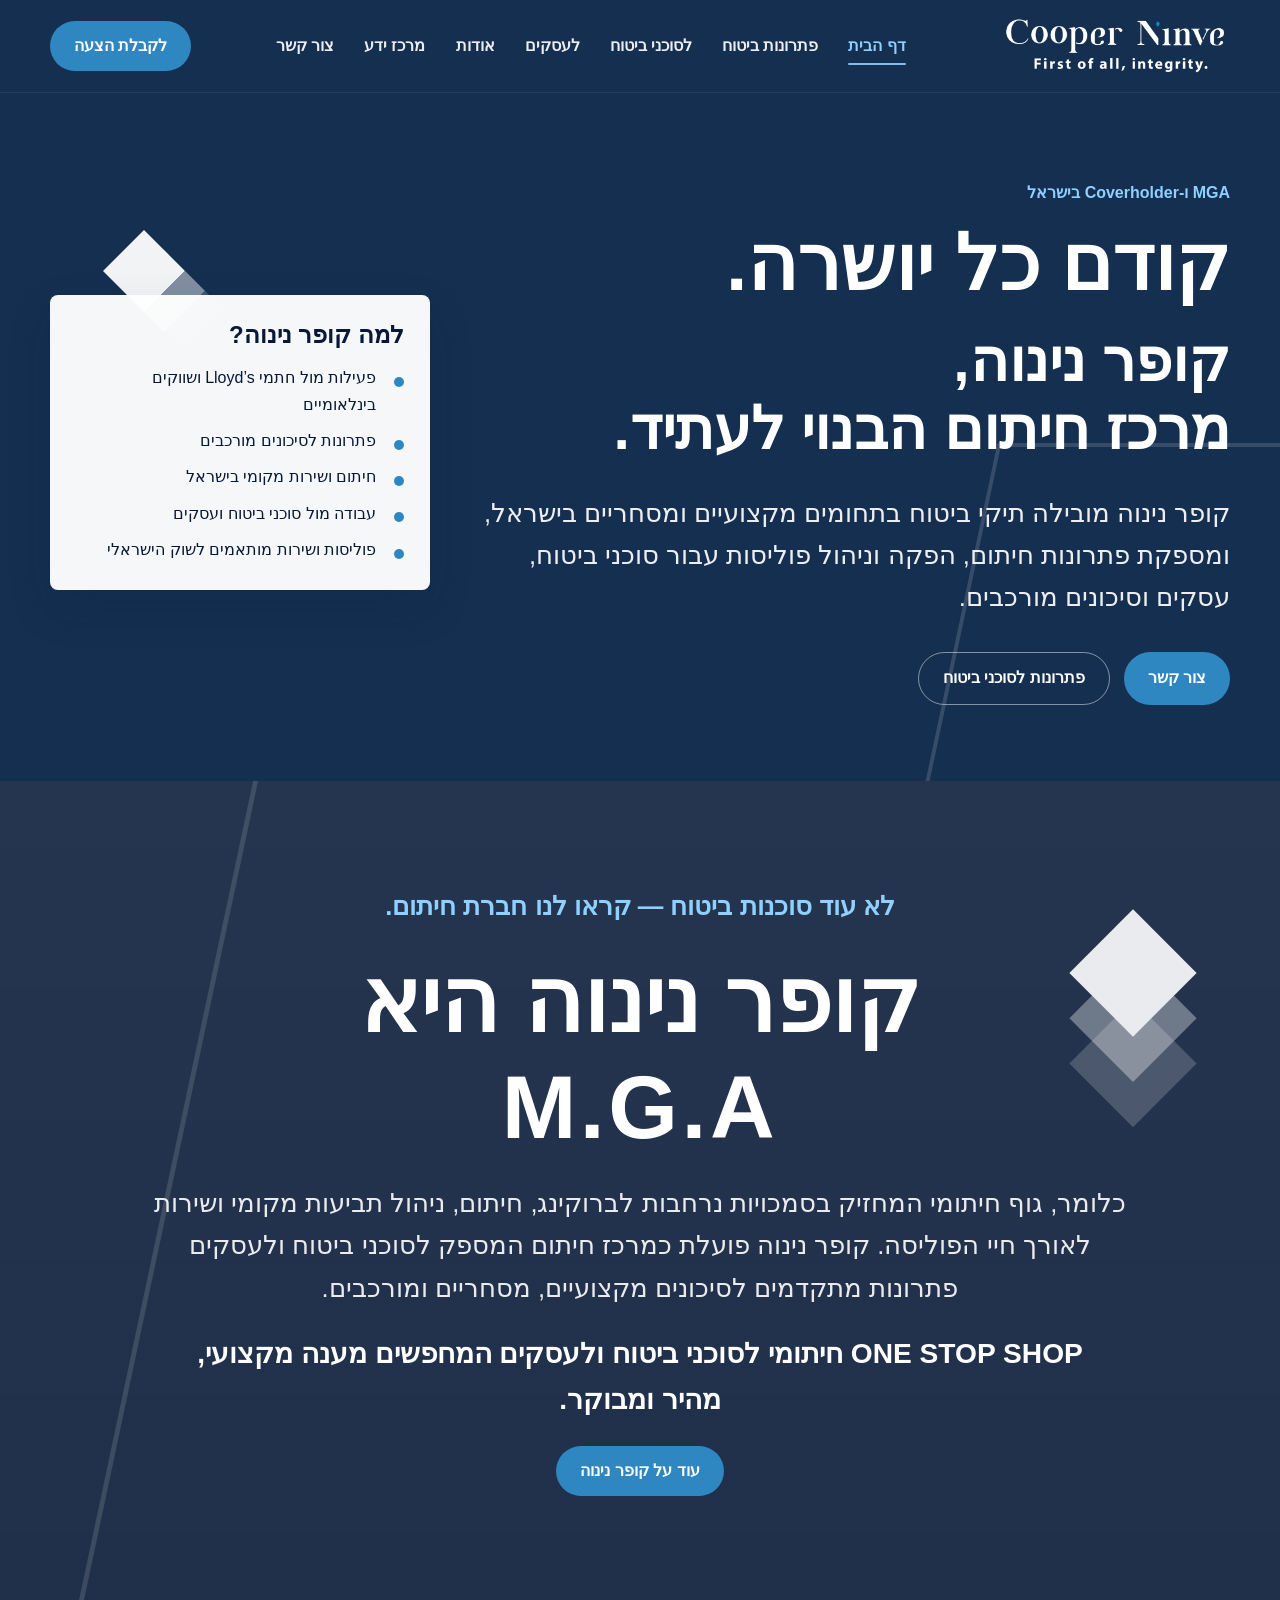
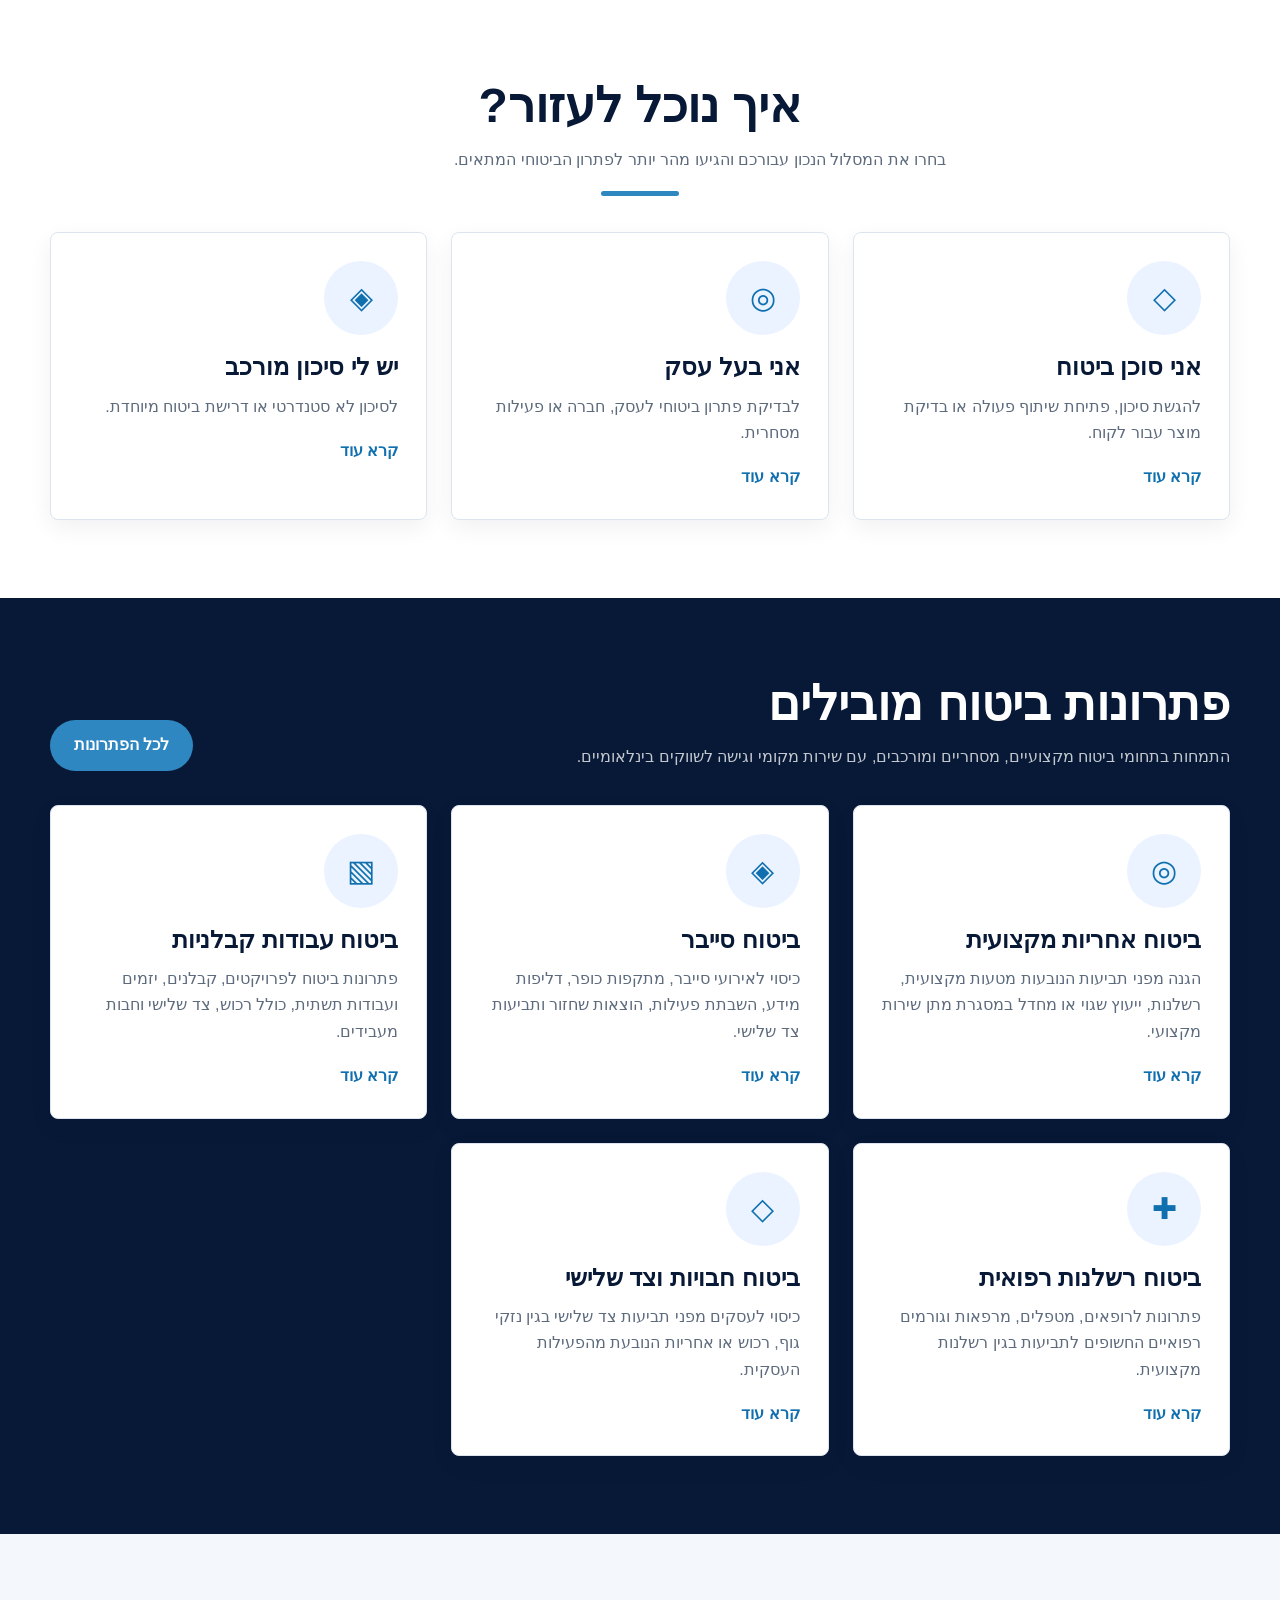
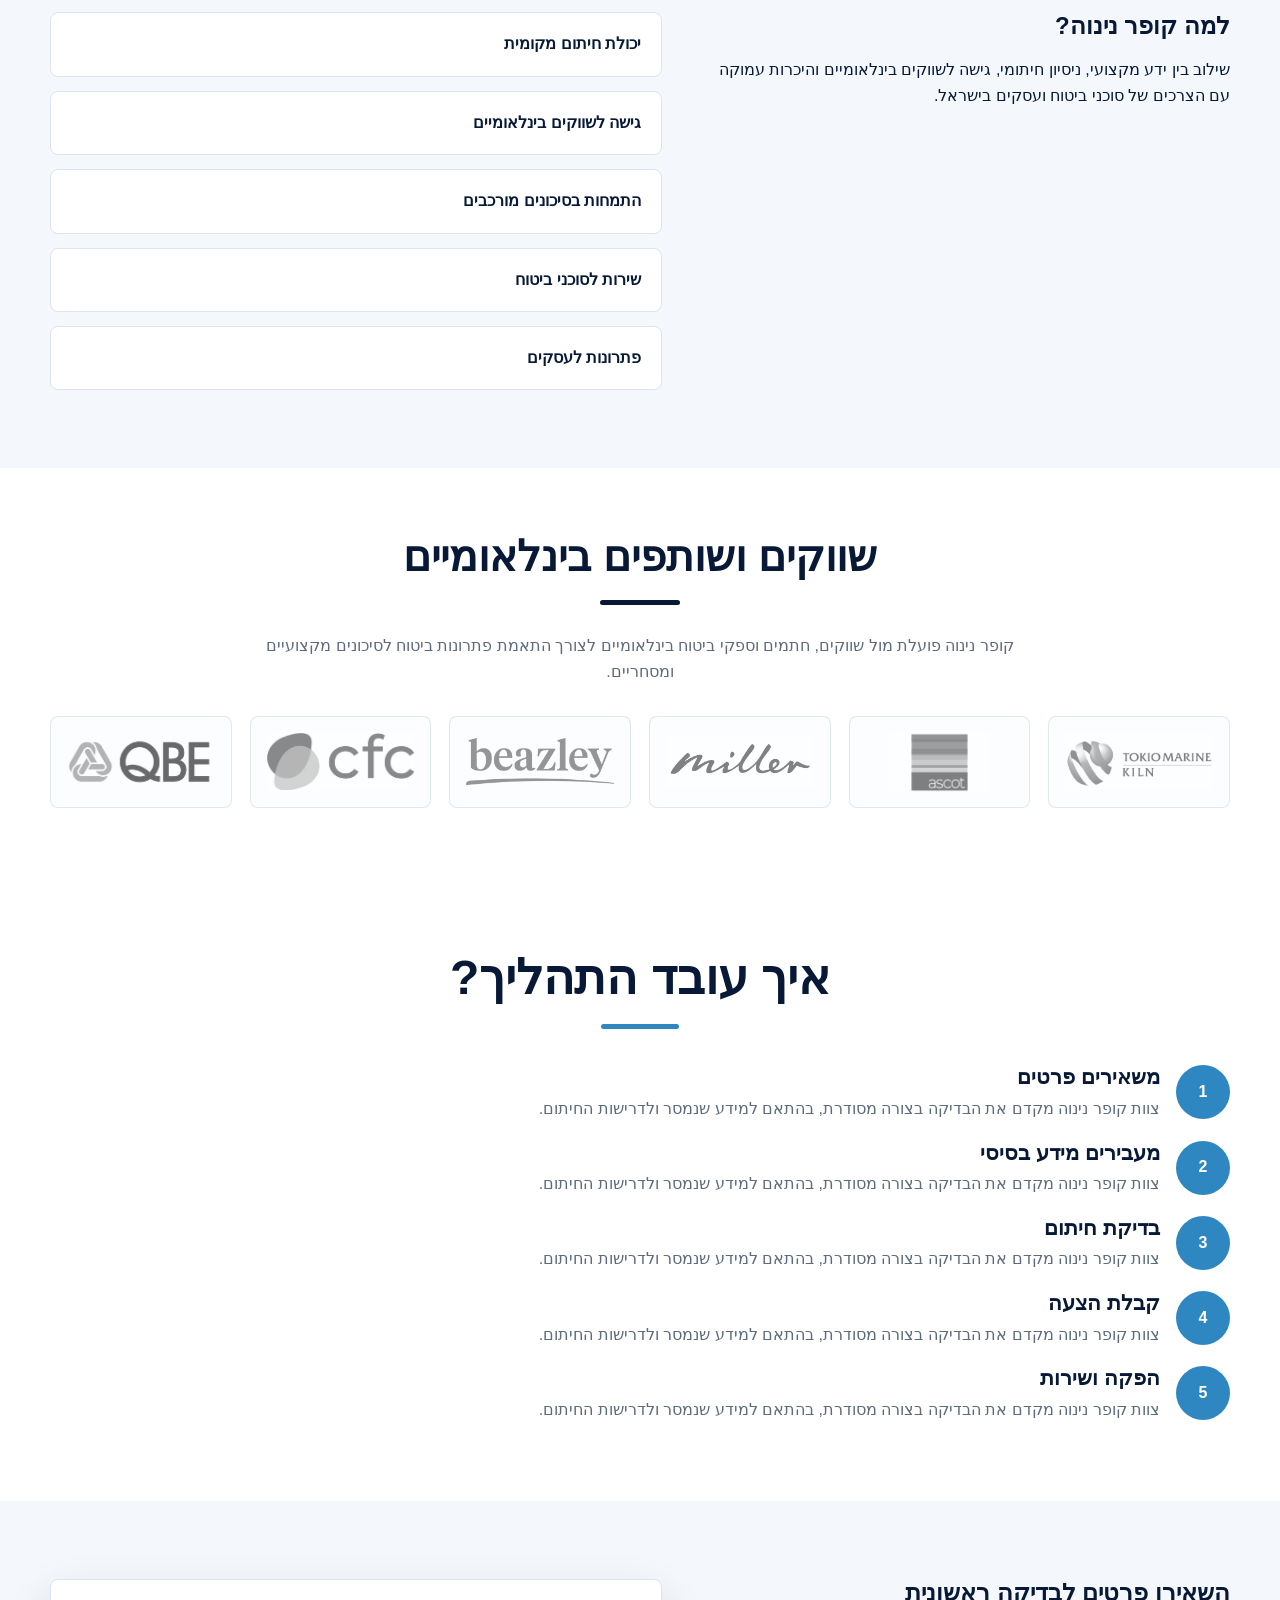
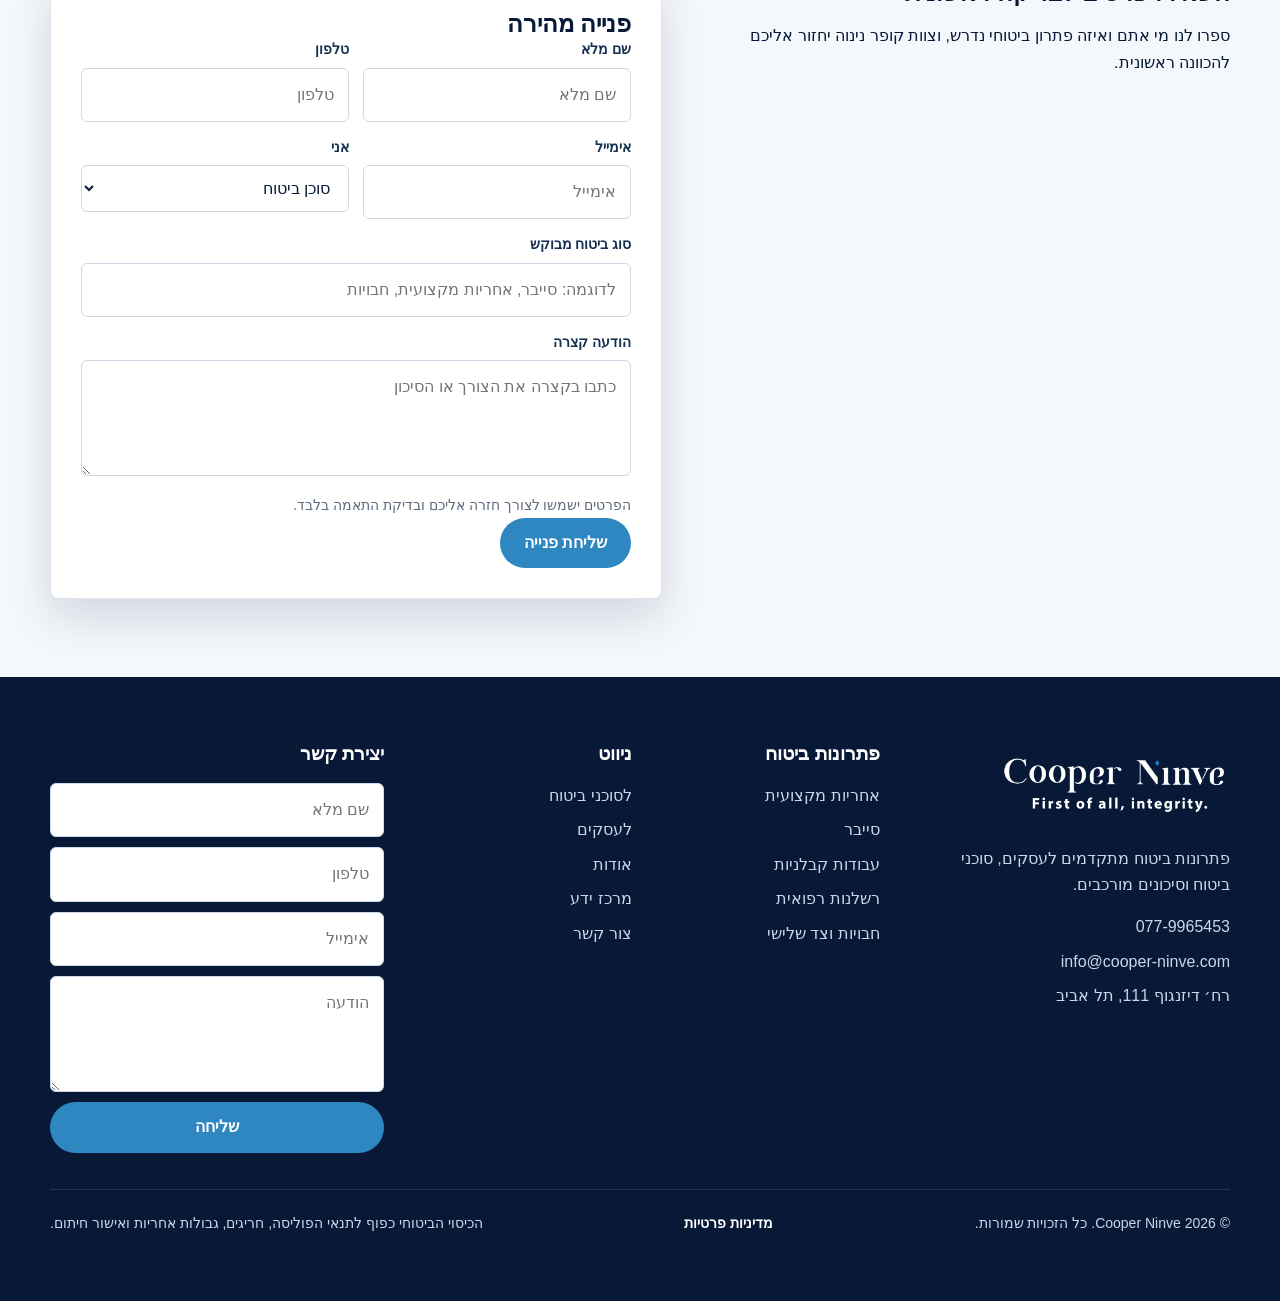
==== commit d7911cc3: "Update homepage brand positioning" ====
--- a/cooper-ninve-site/index.html
+++ b/cooper-ninve-site/index.html
@@ -3,9 +3,9 @@
   <head>
     <meta charset="UTF-8" />
     <meta name="viewport" content="width=device-width, initial-scale=1.0" />
-    <meta name="description" content="קופר נינוה מספקת פתרונות ביטוח מתקדמים לעסקים, סוכני ביטוח וסיכונים מורכבים בתחומי אחריות מקצועית, סייבר, קבלנים וחבויות." />
+    <meta name="description" content="קופר נינוה היא מרכז חיתום מתקדם ו־MGA המספק פתרונות חיתום, הפקה וניהול פוליסות לסוכני ביטוח, עסקים וסיכונים מקצועיים ומסחריים מורכבים." />
     <meta name="robots" content="index, follow" />
-    <title>קופר נינוה | פתרונות ביטוח לעסקים וסוכני ביטוח</title>
+    <title>קופר נינוה | מרכז חיתום הבנוי לעתיד</title>
     <link rel="preload" as="image" href="/assets/logo/cooper-ninve-logo-white.png" fetchpriority="high" />
     <link rel="stylesheet" href="/styles.css" />
   </head>
--- a/styles.css
+++ b/styles.css
@@ -178,6 +178,14 @@
 }
 h1, h2, h3 { line-height: 1.18; margin: 0; }
 h1 { font-size: clamp(42px, 6vw, 82px); max-width: 920px; letter-spacing: 0; }
+.hero-positioning {
+  font-size: clamp(32px, 4.6vw, 64px);
+  line-height: 1.16;
+  max-width: 900px;
+  margin: 18px 0 0;
+  color: white;
+  font-weight: 900;
+}
 .hero p.lead {
   font-size: clamp(20px, 2vw, 28px);
   max-width: 820px;
@@ -209,6 +217,75 @@
 .section { padding: 78px 0; }
 .section-soft { background: var(--soft); }
 .section-navy { background: var(--navy); color: white; }
+.mga-block {
+  position: relative;
+  overflow: hidden;
+  background: linear-gradient(rgba(7, 25, 54, .88), rgba(7, 25, 54, .9)), url("/assets/reference-current-site/services-page.png") center / cover;
+  color: white;
+  text-align: center;
+}
+.mga-block::before,
+.mga-block::after {
+  content: "";
+  position: absolute;
+  pointer-events: none;
+}
+.mga-block::before {
+  inset-inline-start: 8%;
+  inset-block-start: 18%;
+  width: 90px;
+  height: 90px;
+  background: rgba(255,255,255,.9);
+  transform: rotate(45deg);
+  box-shadow: 32px 32px 0 rgba(255,255,255,.34), 64px 64px 0 rgba(255,255,255,.18);
+}
+.mga-block::after {
+  inset-inline-end: 13%;
+  inset-block: 0;
+  width: 5px;
+  background: rgba(255,255,255,.13);
+  transform: skewX(-12deg);
+}
+.mga-inner {
+  position: relative;
+  z-index: 1;
+  min-height: 560px;
+  padding: 104px 0;
+  display: grid;
+  justify-items: center;
+  align-content: center;
+  gap: 22px;
+}
+.mga-kicker {
+  margin: 0;
+  color: var(--focus);
+  font-weight: 900;
+  font-size: clamp(18px, 2vw, 26px);
+  max-width: 860px;
+  overflow-wrap: anywhere;
+}
+.mga-block h2 {
+  font-size: clamp(46px, 7vw, 96px);
+  max-width: 940px;
+  overflow-wrap: anywhere;
+}
+.mga-block h2 span {
+  direction: ltr;
+  display: inline-block;
+  letter-spacing: .04em;
+}
+.mga-block p:not(.mga-kicker) {
+  max-width: 980px;
+  margin: 0;
+  color: rgba(255,255,255,.9);
+  font-size: clamp(19px, 2vw, 28px);
+}
+.mga-block strong {
+  max-width: 900px;
+  color: white;
+  font-size: clamp(20px, 2.2vw, 30px);
+  overflow-wrap: anywhere;
+}
 .section-header {
   display: flex;
   align-items: end;
@@ -535,12 +612,18 @@
     overflow-wrap: anywhere;
   }
   .hero-inner { text-align: center; padding: 52px 0 42px; }
+  .hero-positioning { font-size: 24px; max-width: 310px; margin-inline: auto; }
   .hero p.lead { font-size: 15px; max-width: 300px; margin-inline: auto; }
   .hero-actions { justify-content: center; }
   .btn { padding: 11px 16px; min-height: 44px; font-size: 14px; }
   .hero-card { width: min(100%, 300px); max-width: 100%; justify-self: center; padding: 22px 18px; text-align: right; }
   .hero-card h2 { font-size: 21px; }
   .hero::after { opacity: .22; inset-inline-end: 22px; }
+  .mga-inner { min-height: auto; padding: 72px 0; }
+  .mga-block::before { opacity: .26; inset-inline-start: -10px; }
+  .mga-kicker { max-width: 320px; font-size: 16px; }
+  .mga-block h2 { font-size: 30px; max-width: 330px; }
+  .mga-block p:not(.mga-kicker), .mga-block strong { font-size: 17px; }
   .section { padding: 54px 0; }
   .section-header { display: block; }
   .grid-2, .grid-3, .grid-4, .trust-strip, .form-grid, .footer-grid { grid-template-columns: minmax(0, 1fr); }
